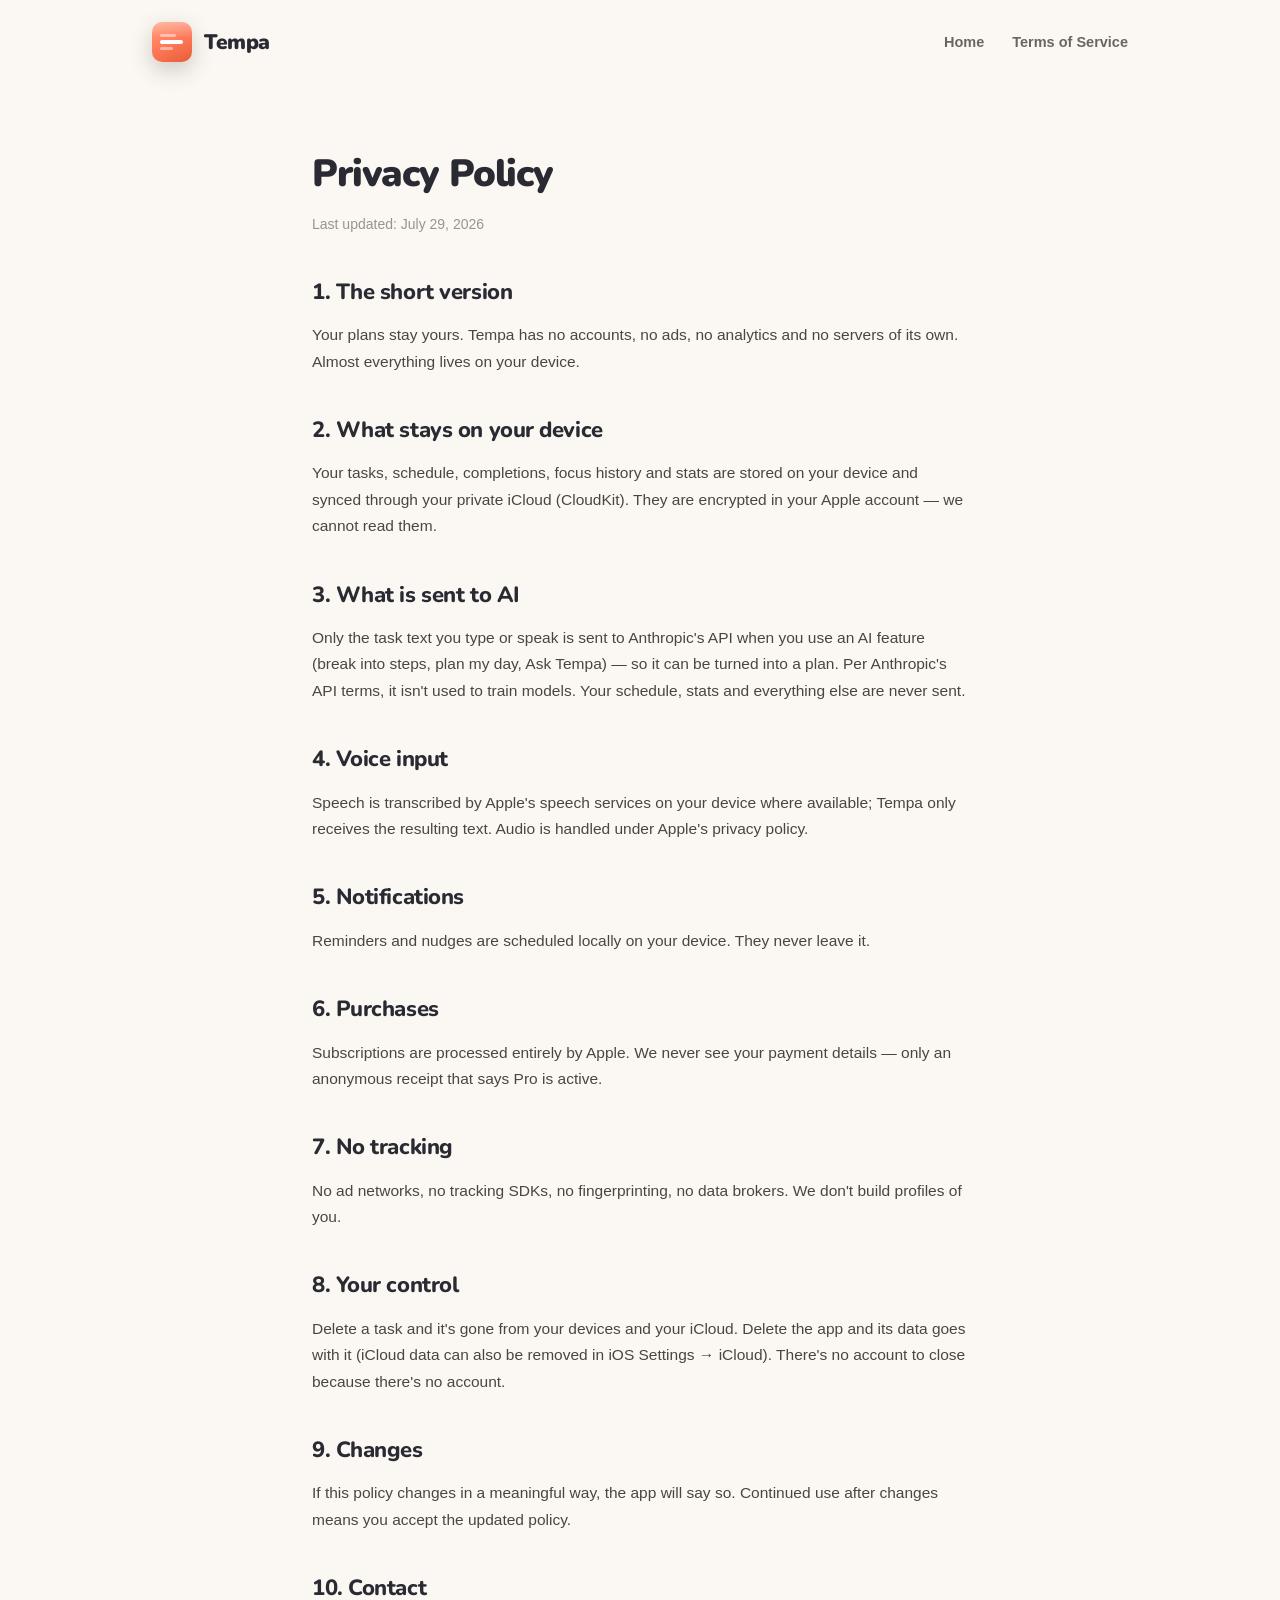
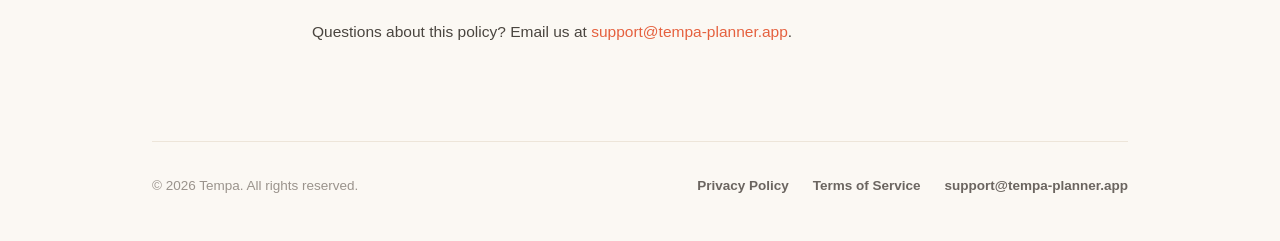
==== website/privacy.html @ 5f845cf4 "Voice hero button + instant in-app language switching The Speak it button becomes the input card's h" ====
<!doctype html>
<html lang="en">
<head>
  <meta charset="utf-8" />
  <title>Privacy Policy — Tempa</title>
  <meta name="viewport" content="width=device-width, initial-scale=1" />
  <link rel="preconnect" href="https://fonts.googleapis.com" />
  <link rel="preconnect" href="https://fonts.gstatic.com" crossorigin="anonymous" />
  <link href="https://fonts.googleapis.com/css2?family=Nunito:wght@600;700;800;900&display=swap" rel="stylesheet" />
  <link rel="stylesheet" href="site.css" />
</head>
<body>
  <div class="wrap">
    <nav class="nav">
      <a class="nav-brand" href="/">
        <span class="app-icon" style="width: 40px; height: 40px; border-radius: 10px; padding: 9px 0 9px 8px; gap: 3px;">
          <span class="bar" style="width: 16px; height: 3.5px;"></span>
          <span class="bar on" style="width: 23px; height: 3.5px;"></span>
          <span class="bar" style="width: 13px; height: 3.5px;"></span>
        </span>
        Tempa
      </a>
      <div class="nav-links">
        <a href="/">Home</a>
        <a href="terms.html">Terms of Service</a>
      </div>
    </nav>
  </div>

  <main class="policy">
    <h1>Privacy Policy</h1>
    <p class="updated">Last updated: July 29, 2026</p>

    <h2>1. The short version</h2>
    <p>Your plans stay yours. Tempa has no accounts, no ads, no analytics and no servers of its own. Almost everything lives on your device.</p>

    <h2>2. What stays on your device</h2>
    <p>Your tasks, schedule, completions, focus history and stats are stored on your device and synced through your private iCloud (CloudKit). They are encrypted in your Apple account — we cannot read them.</p>

    <h2>3. What is sent to AI</h2>
    <p>Only the task text you type or speak is sent to Anthropic's API when you use an AI feature (break into steps, plan my day, Ask Tempa) — so it can be turned into a plan. Per Anthropic's API terms, it isn't used to train models. Your schedule, stats and everything else are never sent.</p>

    <h2>4. Voice input</h2>
    <p>Speech is transcribed by Apple's speech services on your device where available; Tempa only receives the resulting text. Audio is handled under Apple's privacy policy.</p>

    <h2>5. Notifications</h2>
    <p>Reminders and nudges are scheduled locally on your device. They never leave it.</p>

    <h2>6. Purchases</h2>
    <p>Subscriptions are processed entirely by Apple. We never see your payment details — only an anonymous receipt that says Pro is active.</p>

    <h2>7. No tracking</h2>
    <p>No ad networks, no tracking SDKs, no fingerprinting, no data brokers. We don't build profiles of you.</p>

    <h2>8. Your control</h2>
    <p>Delete a task and it's gone from your devices and your iCloud. Delete the app and its data goes with it (iCloud data can also be removed in iOS Settings → iCloud). There's no account to close because there's no account.</p>

    <h2>9. Changes</h2>
    <p>If this policy changes in a meaningful way, the app will say so. Continued use after changes means you accept the updated policy.</p>

    <h2>10. Contact</h2>
    <p>Questions about this policy? Email us at <a href="mailto:support@tempa-planner.app">support@tempa-planner.app</a>.</p>
  </main>

  <div class="wrap">
    <footer class="footer">
      <div class="footer-inner">
        <span class="muted">© 2026 Tempa. All rights reserved.</span>
        <div class="footer-links">
          <a href="privacy.html">Privacy Policy</a>
          <a href="terms.html">Terms of Service</a>
          <a href="mailto:support@tempa-planner.app">support@tempa-planner.app</a>
        </div>
      </div>
    </footer>
  </div>
</body>
</html>
---- website/site.css ----
/* Tempa marketing site — shared styles */
:root {
  --coral: #FF7A59;
  --coral-lite: #FF9A7C;
  --coral-deep: #E5613F;
  --teal: #36C7A8;
  --ink: #2A2A33;
  --ink-sec: #6B6560;
  --ink-ter: #9A938C;
  --cream: #FBF8F3;
  --cream-warm: #FFF1EA;
  --line: #EDE5D9;
  --font-head: "Nunito", "SF Pro Rounded", -apple-system, sans-serif;
  --font-body: -apple-system, "SF Pro Text", "Segoe UI", sans-serif;
}
* { box-sizing: border-box; }
html, body { margin: 0; padding: 0; background: var(--cream); color: var(--ink); font-family: var(--font-body); }
a { color: var(--coral-deep); text-decoration: none; }
a:hover { color: var(--coral); text-decoration: underline; }

.wrap { max-width: 1040px; margin: 0 auto; padding: 0 32px; }

/* nav */
.nav { display: flex; align-items: center; justify-content: space-between; padding: 22px 0; }
.nav-brand { display: flex; align-items: center; gap: 12px; font-family: var(--font-head); font-weight: 900; font-size: 21px; color: var(--ink); letter-spacing: -0.02em; }
.nav-brand:hover { text-decoration: none; color: var(--ink); }
.nav-links { display: flex; gap: 28px; align-items: center; }
.nav-links a:not(.btn) { font-size: 14.5px; font-weight: 600; color: var(--ink-sec); }
.nav-links a:not(.btn):hover { color: var(--coral-deep); text-decoration: none; }
.nav-links a.btn-primary, .nav-links a.btn-primary:hover { color: #fff; }

/* app icon (Now · Coral) */
.app-icon { position: relative; background: linear-gradient(155deg, #FF9A7C 0%, #FF7A59 50%, #E85C39 100%); display: flex; flex-direction: column; justify-content: center; align-items: flex-start; overflow: hidden; box-shadow: 0 8px 22px rgba(50,30,20,0.22); }
.app-icon::before { content: ""; position: absolute; inset: 0; background: linear-gradient(180deg, rgba(255,255,255,0.3), rgba(255,255,255,0) 40%); pointer-events: none; }
.app-icon .bar { border-radius: 99px; background: rgba(255,255,255,0.45); }
.app-icon .bar.on { background: #fff; }

/* buttons */
.btn { display: inline-flex; align-items: center; gap: 10px; font-family: var(--font-head); font-weight: 800; border-radius: 99px; cursor: pointer; transition: transform 0.15s ease, box-shadow 0.15s ease; }
.btn:hover { text-decoration: none; transform: translateY(-1px); }
.btn-primary { background: linear-gradient(155deg, #FF8E6B, #FF7A59 55%, #E5613F); color: #fff; padding: 16px 32px; font-size: 17px; box-shadow: 0 10px 24px rgba(255,122,89,0.4); }
.btn-primary:hover { color: #fff; box-shadow: 0 14px 30px rgba(255,122,89,0.5); }

/* footer */
.footer { border-top: 1px solid var(--line); margin-top: 96px; padding: 36px 0 48px; }
.footer-inner { display: flex; justify-content: space-between; align-items: center; flex-wrap: wrap; gap: 18px; }
.footer .muted { font-size: 13.5px; color: var(--ink-ter); }
.footer-links { display: flex; gap: 24px; }
.footer-links a { font-size: 13.5px; font-weight: 600; color: var(--ink-sec); }

/* policy pages */
.policy { max-width: 720px; margin: 0 auto; padding: 24px 32px 0; }
.policy h1 { font-family: var(--font-head); font-weight: 900; font-size: 38px; letter-spacing: -0.03em; margin: 40px 0 8px; }
.policy .updated { font-size: 14px; color: var(--ink-ter); font-weight: 500; margin-bottom: 36px; }
.policy h2 { font-family: var(--font-head); font-weight: 800; font-size: 22px; letter-spacing: -0.02em; margin: 40px 0 12px; }
.policy p, .policy li { font-size: 15.5px; line-height: 1.7; color: #4A453F; }
.policy ul { padding-left: 22px; }
.policy li { margin-bottom: 8px; }
.policy strong { color: var(--ink); }

@media (max-width: 560px) {
  .policy { padding: 12px 20px 0; }
  .policy h1 { font-size: 30px; margin-top: 24px; }
  .policy h2 { font-size: 19px; }
}
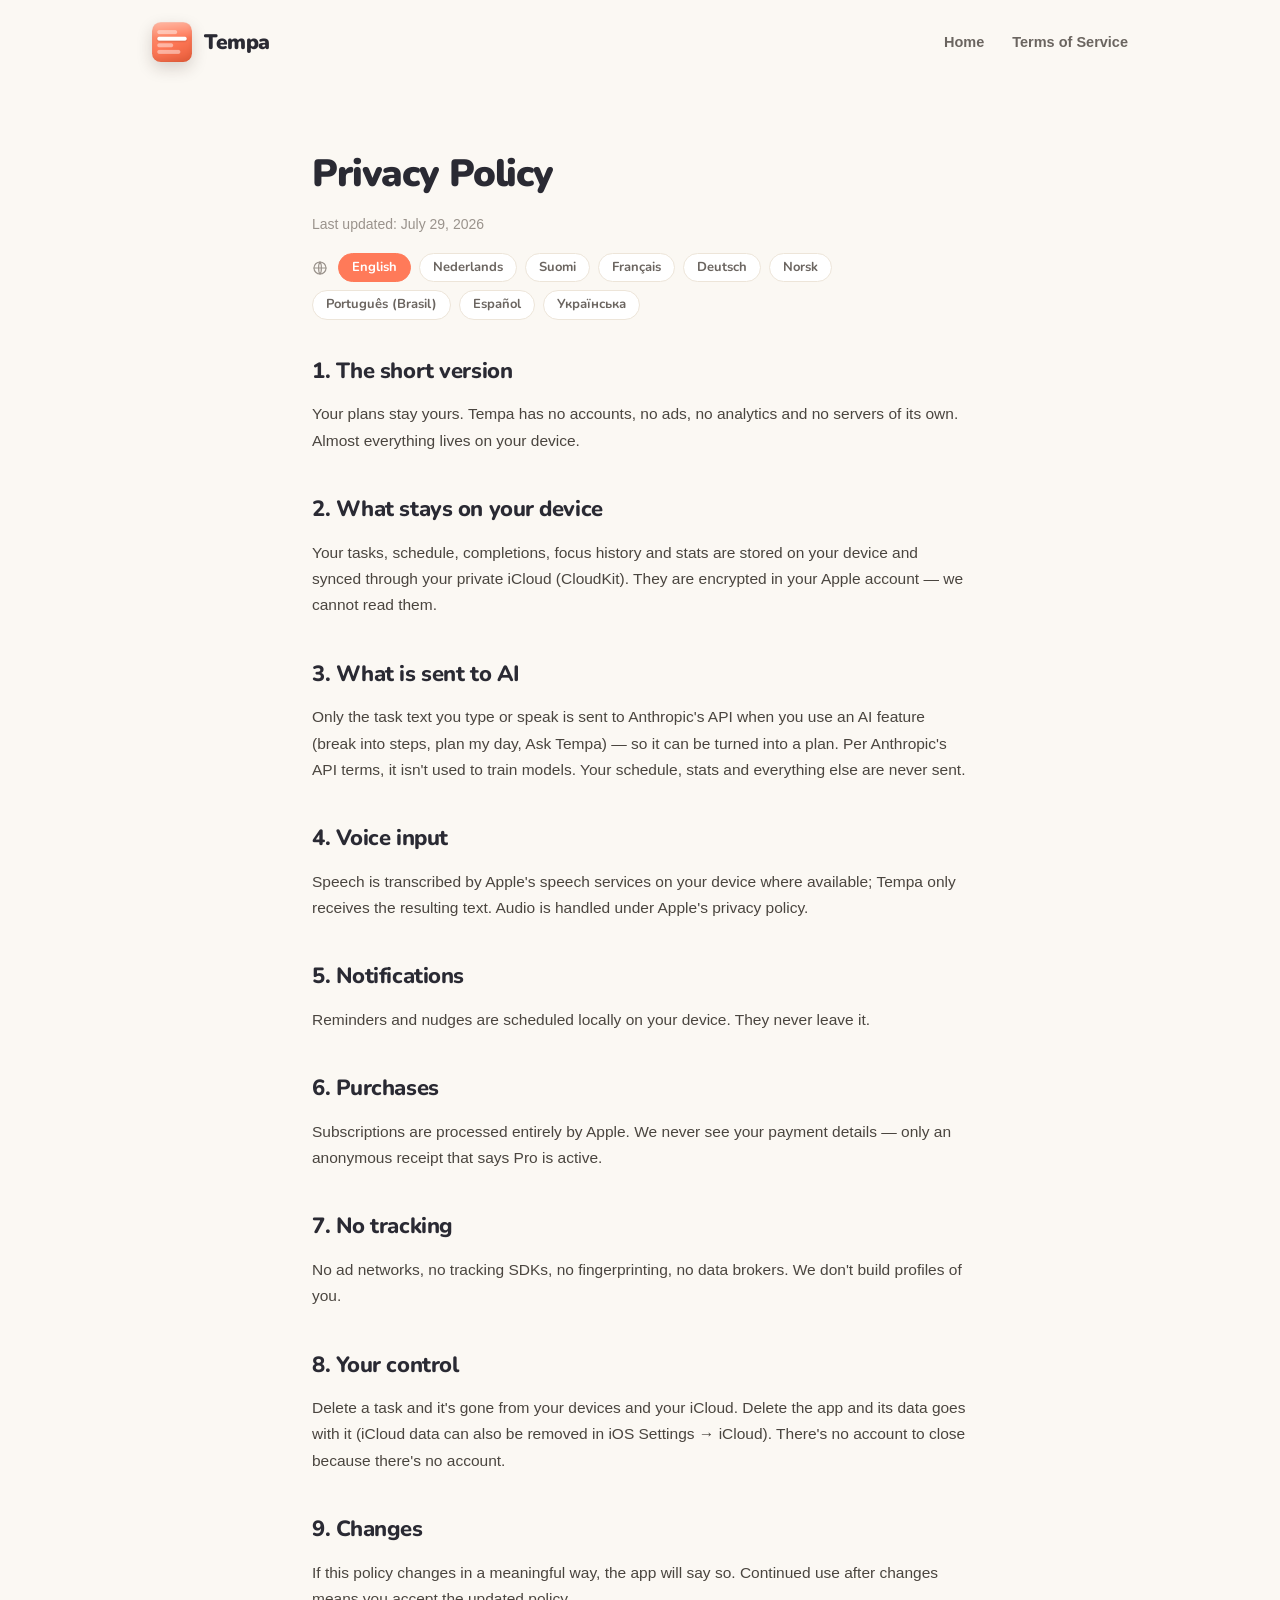
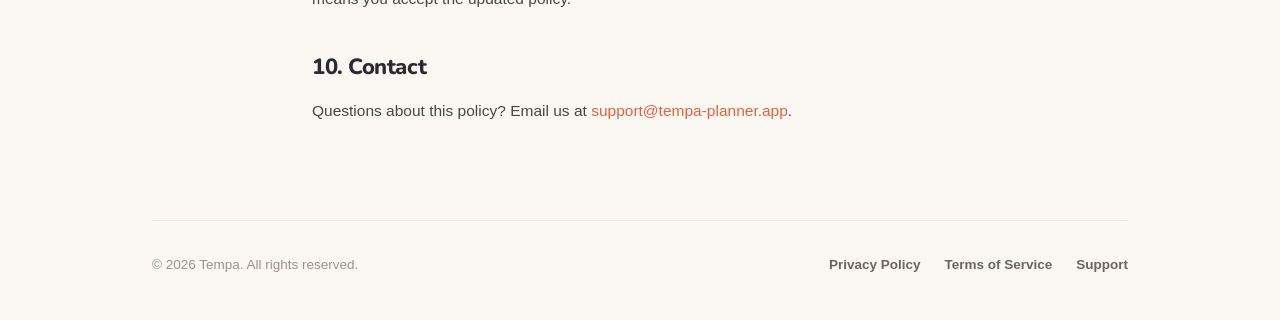
==== commit 202ee69a: "Website: support page, GA4 funnel analytics, expanded legal pages Adds support.html and a shared bra" ====
--- a/website/privacy.html
+++ b/website/privacy.html
@@ -4,62 +4,75 @@
   <meta charset="utf-8" />
   <title>Privacy Policy — Tempa</title>
   <meta name="viewport" content="width=device-width, initial-scale=1" />
+  <meta name="description" content="How Tempa handles your data: no accounts, no ads, no tracking. Available in English, Nederlands, Suomi, Français, Deutsch, Norsk, Português, Español, Українська." />
+  <link rel="canonical" href="https://tempa-planner.app/privacy.html" />
   <link rel="preconnect" href="https://fonts.googleapis.com" />
   <link rel="preconnect" href="https://fonts.gstatic.com" crossorigin="anonymous" />
   <link href="https://fonts.googleapis.com/css2?family=Nunito:wght@600;700;800;900&display=swap" rel="stylesheet" />
   <link rel="stylesheet" href="site.css" />
+  <script src="site-analytics.js" defer></script>
 </head>
 <body>
   <div class="wrap">
     <nav class="nav">
       <a class="nav-brand" href="/">
-        <span class="app-icon" style="width: 40px; height: 40px; border-radius: 10px; padding: 9px 0 9px 8px; gap: 3px;">
-          <span class="bar" style="width: 16px; height: 3.5px;"></span>
-          <span class="bar on" style="width: 23px; height: 3.5px;"></span>
-          <span class="bar" style="width: 13px; height: 3.5px;"></span>
-        </span>
+        <img class="brand-icon" src="tempa-icon.png" width="40" height="40" alt="" />
         Tempa
       </a>
       <div class="nav-links">
-        <a href="/">Home</a>
-        <a href="terms.html">Terms of Service</a>
+        <a href="/" id="nav-home">Home</a>
+        <a href="terms.html" id="nav-terms">Terms of Service</a>
       </div>
     </nav>
   </div>
 
   <main class="policy">
-    <h1>Privacy Policy</h1>
-    <p class="updated">Last updated: July 29, 2026</p>
+    <h1 id="policy-title">Privacy Policy</h1>
+    <p class="updated" id="policy-updated">Last updated: July 29, 2026</p>
+    <nav class="lang-switch" id="lang-switch" aria-label="Language">
+      <span class="globe"><svg width="16" height="16" viewBox="0 0 24 24" fill="none" aria-hidden="true"><circle cx="12" cy="12" r="9" stroke="currentColor" stroke-width="1.8"/><path d="M3 12h18M12 3c2.8 3 2.8 15 0 18M12 3c-2.8 3-2.8 15 0 18" stroke="currentColor" stroke-width="1.8" stroke-linecap="round"/></svg></span>
+      <a href="?lang=en" data-lang="en" lang="en" hreflang="en" aria-current="page">English</a>
+      <a href="?lang=nl" data-lang="nl" lang="nl" hreflang="nl">Nederlands</a>
+      <a href="?lang=fi" data-lang="fi" lang="fi" hreflang="fi">Suomi</a>
+      <a href="?lang=fr" data-lang="fr" lang="fr" hreflang="fr">Français</a>
+      <a href="?lang=de" data-lang="de" lang="de" hreflang="de">Deutsch</a>
+      <a href="?lang=nb" data-lang="nb" lang="nb" hreflang="nb">Norsk</a>
+      <a href="?lang=pt" data-lang="pt" lang="pt-BR" hreflang="pt-BR">Português (Brasil)</a>
+      <a href="?lang=es" data-lang="es" lang="es" hreflang="es">Español</a>
+      <a href="?lang=uk" data-lang="uk" lang="uk" hreflang="uk">Українська</a>
+    </nav>
 
-    <h2>1. The short version</h2>
-    <p>Your plans stay yours. Tempa has no accounts, no ads, no analytics and no servers of its own. Almost everything lives on your device.</p>
+    <div id="policy-body">
+      <h2>1. The short version</h2>
+      <p>Your plans stay yours. Tempa has no accounts, no ads, no analytics and no servers of its own. Almost everything lives on your device.</p>
 
-    <h2>2. What stays on your device</h2>
-    <p>Your tasks, schedule, completions, focus history and stats are stored on your device and synced through your private iCloud (CloudKit). They are encrypted in your Apple account — we cannot read them.</p>
+      <h2>2. What stays on your device</h2>
+      <p>Your tasks, schedule, completions, focus history and stats are stored on your device and synced through your private iCloud (CloudKit). They are encrypted in your Apple account — we cannot read them.</p>
 
-    <h2>3. What is sent to AI</h2>
-    <p>Only the task text you type or speak is sent to Anthropic's API when you use an AI feature (break into steps, plan my day, Ask Tempa) — so it can be turned into a plan. Per Anthropic's API terms, it isn't used to train models. Your schedule, stats and everything else are never sent.</p>
+      <h2>3. What is sent to AI</h2>
+      <p>Only the task text you type or speak is sent to Anthropic's API when you use an AI feature (break into steps, plan my day, Ask Tempa) — so it can be turned into a plan. Per Anthropic's API terms, it isn't used to train models. Your schedule, stats and everything else are never sent.</p>
 
-    <h2>4. Voice input</h2>
-    <p>Speech is transcribed by Apple's speech services on your device where available; Tempa only receives the resulting text. Audio is handled under Apple's privacy policy.</p>
+      <h2>4. Voice input</h2>
+      <p>Speech is transcribed by Apple's speech services on your device where available; Tempa only receives the resulting text. Audio is handled under Apple's privacy policy.</p>
 
-    <h2>5. Notifications</h2>
-    <p>Reminders and nudges are scheduled locally on your device. They never leave it.</p>
+      <h2>5. Notifications</h2>
+      <p>Reminders and nudges are scheduled locally on your device. They never leave it.</p>
 
-    <h2>6. Purchases</h2>
-    <p>Subscriptions are processed entirely by Apple. We never see your payment details — only an anonymous receipt that says Pro is active.</p>
+      <h2>6. Purchases</h2>
+      <p>Subscriptions are processed entirely by Apple. We never see your payment details — only an anonymous receipt that says Pro is active.</p>
 
-    <h2>7. No tracking</h2>
-    <p>No ad networks, no tracking SDKs, no fingerprinting, no data brokers. We don't build profiles of you.</p>
+      <h2>7. No tracking</h2>
+      <p>No ad networks, no tracking SDKs, no fingerprinting, no data brokers. We don't build profiles of you.</p>
 
-    <h2>8. Your control</h2>
-    <p>Delete a task and it's gone from your devices and your iCloud. Delete the app and its data goes with it (iCloud data can also be removed in iOS Settings → iCloud). There's no account to close because there's no account.</p>
+      <h2>8. Your control</h2>
+      <p>Delete a task and it's gone from your devices and your iCloud. Delete the app and its data goes with it (iCloud data can also be removed in iOS Settings → iCloud). There's no account to close because there's no account.</p>
 
-    <h2>9. Changes</h2>
-    <p>If this policy changes in a meaningful way, the app will say so. Continued use after changes means you accept the updated policy.</p>
+      <h2>9. Changes</h2>
+      <p>If this policy changes in a meaningful way, the app will say so. Continued use after changes means you accept the updated policy.</p>
 
-    <h2>10. Contact</h2>
-    <p>Questions about this policy? Email us at <a href="mailto:support@tempa-planner.app">support@tempa-planner.app</a>.</p>
+      <h2>10. Contact</h2>
+      <p>Questions about this policy? Email us at <a href="mailto:support@tempa-planner.app">support@tempa-planner.app</a>.</p>
+    </div>
   </main>
 
   <div class="wrap">
@@ -69,10 +82,87 @@
         <div class="footer-links">
           <a href="privacy.html">Privacy Policy</a>
           <a href="terms.html">Terms of Service</a>
-          <a href="mailto:support@tempa-planner.app">support@tempa-planner.app</a>
+          <a href="support.html">Support</a>
         </div>
       </div>
     </footer>
   </div>
+  <script>
+  (function () {
+    var I18N = {"en":{"htmlLang":"en","name":"English","title":"Privacy Policy","updated":"Last updated: July 29, 2026","navHome":"Home","navTerms":"Terms of Service","switchLabel":"Language","sections":[["1. The short version","Your plans stay yours. Tempa has no accounts, no ads, no analytics and no servers of its own. Almost everything lives on your device."],["2. What stays on your device","Your tasks, schedule, completions, focus history and stats are stored on your device and synced through your private iCloud (CloudKit). They are encrypted in your Apple account — we cannot read them."],["3. What is sent to AI","Only the task text you type or speak is sent to Anthropic's API when you use an AI feature (break into steps, plan my day, Ask Tempa) — so it can be turned into a plan. Per Anthropic's API terms, it isn't used to train models. Your schedule, stats and everything else are never sent."],["4. Voice input","Speech is transcribed by Apple's speech services on your device where available; Tempa only receives the resulting text. Audio is handled under Apple's privacy policy."],["5. Notifications","Reminders and nudges are scheduled locally on your device. They never leave it."],["6. Purchases","Subscriptions are processed entirely by Apple. We never see your payment details — only an anonymous receipt that says Pro is active."],["7. No tracking","No ad networks, no tracking SDKs, no fingerprinting, no data brokers. We don't build profiles of you."],["8. Your control","Delete a task and it's gone from your devices and your iCloud. Delete the app and its data goes with it (iCloud data can also be removed in iOS Settings → iCloud). There's no account to close because there's no account."],["9. Changes","If this policy changes in a meaningful way, the app will say so. Continued use after changes means you accept the updated policy."],["10. Contact","Questions about this policy? Email us at {email}."]]},"nl":{"htmlLang":"nl","name":"Nederlands","title":"Privacybeleid","updated":"Laatst bijgewerkt: 29 juli 2026","navHome":"Home","navTerms":"Servicevoorwaarden","switchLabel":"Taal","sections":[["1. De korte versie","Je plannen blijven van jou. Tempa heeft geen accounts, geen advertenties, geen analytics en geen eigen servers. Bijna alles blijft op je apparaat."],["2. Wat op je apparaat blijft","Je taken, planning, afgeronde taken, focusgeschiedenis en statistieken worden op je apparaat opgeslagen en gesynchroniseerd via je privé-iCloud (CloudKit). Ze zijn versleuteld in je Apple-account — wij kunnen ze niet lezen."],["3. Wat naar de AI wordt gestuurd","Alleen de taaktekst die je typt of inspreekt wordt naar de API van Anthropic gestuurd wanneer je een AI-functie gebruikt (Opdelen, plan mijn dag, Vraag Tempa) — zodat er een plan van gemaakt kan worden. Volgens de API-voorwaarden van Anthropic wordt die niet gebruikt om modellen te trainen. Je planning, statistieken en al het andere worden nooit verstuurd."],["4. Spraakinvoer","Spraak wordt waar mogelijk op je apparaat omgezet naar tekst door de spraakdiensten van Apple; Tempa ontvangt alleen de resulterende tekst. Audio valt onder het privacybeleid van Apple."],["5. Meldingen","Herinneringen en duwtjes worden lokaal op je apparaat ingepland. Ze verlaten het nooit."],["6. Aankopen","Abonnementen worden volledig door Apple verwerkt. Wij zien je betaalgegevens nooit — alleen een anoniem bewijs dat Pro actief is."],["7. Geen tracking","Geen advertentienetwerken, geen tracking-SDK's, geen fingerprinting, geen datahandelaren. We bouwen geen profielen van je op."],["8. Jouw controle","Verwijder een taak en die is weg van je apparaten en uit je iCloud. Verwijder de app en de gegevens gaan mee (iCloud-gegevens kun je ook verwijderen via iOS Instellingen → iCloud). Er is geen account om op te zeggen, want er is geen account."],["9. Wijzigingen","Als dit beleid wezenlijk verandert, laat de app dat weten. Blijf je de app daarna gebruiken, dan ga je akkoord met het bijgewerkte beleid."],["10. Contact","Vragen over dit beleid? Mail ons op {email}."]]},"fi":{"htmlLang":"fi","name":"Suomi","title":"Tietosuojakäytäntö","updated":"Päivitetty viimeksi: 29. heinäkuuta 2026","navHome":"Etusivu","navTerms":"Käyttöehdot","switchLabel":"Kieli","sections":[["1. Lyhyesti","Suunnitelmasi pysyvät sinun. Tempassa ei ole tilejä, mainoksia, analytiikkaa eikä omia palvelimia. Lähes kaikki pysyy laitteellasi."],["2. Mikä pysyy laitteellasi","Tehtäväsi, aikataulusi, valmiit tehtävät, fokushistoria ja tilastot tallennetaan laitteellesi ja synkronoidaan yksityisen iCloudisi (CloudKit) kautta. Ne on salattu Apple-tililläsi — me emme voi lukea niitä."],["3. Mitä lähetetään tekoälylle","Vain kirjoittamasi tai sanelemasi tehtäväteksti lähetetään Anthropicin rajapintaan, kun käytät tekoälyominaisuutta (Pilko osiin, suunnittele päiväni, Kysy Tempalta) — jotta siitä saadaan suunnitelma. Anthropicin API-ehtojen mukaan sitä ei käytetä mallien kouluttamiseen. Aikatauluasi, tilastojasi tai mitään muuta ei koskaan lähetetä."],["4. Puhesyöte","Puhe litteroidaan Applen puhepalveluilla laitteellasi, kun se on mahdollista; Tempa saa vain syntyneen tekstin. Ääntä käsitellään Applen tietosuojakäytännön mukaisesti."],["5. Ilmoitukset","Muistutukset ja tuuppaukset ajastetaan paikallisesti laitteellasi. Ne eivät koskaan poistu siltä."],["6. Ostot","Tilaukset käsittelee kokonaan Apple. Emme koskaan näe maksutietojasi — vain anonyymin kuitin siitä, että Pro on käytössä."],["7. Ei seurantaa","Ei mainosverkostoja, ei seuranta-SDK:ita, ei sormenjälkitunnistusta, ei datavälittäjiä. Emme rakenna sinusta profiileja."],["8. Sinun hallinnassasi","Poista tehtävä, ja se katoaa laitteiltasi ja iCloudistasi. Poista sovellus, ja sen tiedot lähtevät mukana (iCloud-tiedot voi poistaa myös iOS:n Asetuksista → iCloud). Suljettavaa tiliä ei ole, koska tiliä ei ole."],["9. Muutokset","Jos tämä käytäntö muuttuu merkittävästi, sovellus kertoo siitä. Käytön jatkaminen muutosten jälkeen tarkoittaa, että hyväksyt päivitetyn käytännön."],["10. Yhteystiedot","Kysyttävää tästä käytännöstä? Lähetä sähköpostia osoitteeseen {email}."]]},"fr":{"htmlLang":"fr","name":"Français","title":"Politique de confidentialité","updated":"Dernière mise à jour : 29 juillet 2026","navHome":"Accueil","navTerms":"Conditions d'utilisation","switchLabel":"Langue","sections":[["1. En bref","Vos plans restent les vôtres. Tempa n'a ni comptes, ni publicités, ni analytics, ni serveurs à lui. Presque tout reste sur votre appareil."],["2. Ce qui reste sur votre appareil","Vos tâches, votre planning, vos tâches accomplies, votre historique de focus et vos statistiques sont stockés sur votre appareil et synchronisés via votre iCloud privé (CloudKit). Ils sont chiffrés dans votre compte Apple — nous ne pouvons pas les lire."],["3. Ce qui est envoyé à l'IA","Seul le texte de la tâche que vous saisissez ou dictez est envoyé à l'API d'Anthropic lorsque vous utilisez une fonction IA (Découper, planifier ma journée, Demande à Tempa) — pour le transformer en plan. Conformément aux conditions de l'API d'Anthropic, il n'est pas utilisé pour entraîner des modèles. Votre planning, vos statistiques et tout le reste ne sont jamais envoyés."],["4. Saisie vocale","La parole est transcrite par les services vocaux d'Apple sur votre appareil lorsque c'est possible ; Tempa ne reçoit que le texte obtenu. L'audio est traité selon la politique de confidentialité d'Apple."],["5. Notifications","Les rappels et coups de pouce sont programmés localement sur votre appareil. Ils ne le quittent jamais."],["6. Achats","Les abonnements sont entièrement traités par Apple. Nous ne voyons jamais vos données de paiement — seulement un reçu anonyme indiquant que Pro est actif."],["7. Aucun pistage","Pas de réseaux publicitaires, pas de SDK de pistage, pas de fingerprinting, pas de courtiers en données. Nous ne dressons aucun profil de vous."],["8. Votre contrôle","Supprimez une tâche et elle disparaît de vos appareils et de votre iCloud. Supprimez l'app et ses données partent avec elle (les données iCloud peuvent aussi être supprimées dans Réglages iOS → iCloud). Il n'y a aucun compte à fermer, car il n'y a pas de compte."],["9. Modifications","Si cette politique change de manière significative, l'app vous le dira. Continuer à l'utiliser après les modifications vaut acceptation de la politique mise à jour."],["10. Contact","Des questions sur cette politique ? Écrivez-nous à {email}."]]},"de":{"htmlLang":"de","name":"Deutsch","title":"Datenschutzerklärung","updated":"Zuletzt aktualisiert: 29. Juli 2026","navHome":"Start","navTerms":"Nutzungsbedingungen","switchLabel":"Sprache","sections":[["1. Kurz gesagt","Deine Pläne bleiben deine. Tempa hat keine Konten, keine Werbung, keine Analytics und keine eigenen Server. Fast alles bleibt auf deinem Gerät."],["2. Was auf deinem Gerät bleibt","Deine Aufgaben, dein Zeitplan, erledigte Aufgaben, Fokus-Verlauf und Statistiken werden auf deinem Gerät gespeichert und über deine private iCloud (CloudKit) synchronisiert. Sie sind in deinem Apple-Account verschlüsselt — wir können sie nicht lesen."],["3. Was an die KI gesendet wird","Nur der Aufgabentext, den du eingibst oder sprichst, wird an die API von Anthropic gesendet, wenn du eine KI-Funktion nutzt (Zerlegen, Tag planen, Frag Tempa) — damit daraus ein Plan wird. Gemäß den API-Bedingungen von Anthropic wird er nicht zum Training von Modellen verwendet. Dein Zeitplan, deine Statistiken und alles andere werden nie gesendet."],["4. Spracheingabe","Sprache wird, wo verfügbar, von Apples Sprachdiensten auf deinem Gerät transkribiert; Tempa erhält nur den daraus entstehenden Text. Audio unterliegt der Datenschutzrichtlinie von Apple."],["5. Mitteilungen","Erinnerungen und Anstupser werden lokal auf deinem Gerät geplant. Sie verlassen es nie."],["6. Käufe","Abonnements werden vollständig von Apple abgewickelt. Wir sehen deine Zahlungsdaten nie — nur eine anonyme Quittung, dass Pro aktiv ist."],["7. Kein Tracking","Keine Werbenetzwerke, keine Tracking-SDKs, kein Fingerprinting, keine Datenhändler. Wir erstellen keine Profile von dir."],["8. Deine Kontrolle","Lösche eine Aufgabe, und sie ist von deinen Geräten und deiner iCloud verschwunden. Lösche die App, und ihre Daten gehen mit (iCloud-Daten lassen sich auch in den iOS-Einstellungen → iCloud entfernen). Es gibt kein Konto zum Schließen, weil es kein Konto gibt."],["9. Änderungen","Ändert sich diese Erklärung wesentlich, sagt die App das. Wer die App danach weiter nutzt, akzeptiert die aktualisierte Erklärung."],["10. Kontakt","Fragen zu dieser Erklärung? Schreib uns an {email}."]]},"nb":{"htmlLang":"nb","name":"Norsk","title":"Personvernerklæring","updated":"Sist oppdatert: 29. juli 2026","navHome":"Hjem","navTerms":"Vilkår for bruk","switchLabel":"Språk","sections":[["1. Kortversjonen","Planene dine forblir dine. Tempa har ingen kontoer, ingen annonser, ingen analyse og ingen egne servere. Nesten alt ligger på enheten din."],["2. Hva som blir på enheten din","Oppgavene, timeplanen, fullførte oppgaver, fokushistorikken og statistikken din lagres på enheten din og synkroniseres via din private iCloud (CloudKit). De er kryptert i Apple-kontoen din — vi kan ikke lese dem."],["3. Hva som sendes til KI","Bare oppgaveteksten du skriver eller sier sendes til Anthropics API når du bruker en KI-funksjon (Del det opp, planlegg dagen min, Spør Tempa) — slik at den kan gjøres om til en plan. I henhold til Anthropics API-vilkår brukes den ikke til å trene modeller. Timeplanen din, statistikken din og alt annet sendes aldri."],["4. Taleinndata","Tale transkriberes av Apples taletjenester på enheten din der det er tilgjengelig; Tempa mottar bare den resulterende teksten. Lyd håndteres i henhold til Apples personvernerklæring."],["5. Varsler","Påminnelser og dytt planlegges lokalt på enheten din. De forlater den aldri."],["6. Kjøp","Abonnementer behandles i sin helhet av Apple. Vi ser aldri betalingsopplysningene dine — bare en anonym kvittering som sier at Pro er aktivt."],["7. Ingen sporing","Ingen annonsenettverk, ingen sporings-SDK-er, ingen fingerprinting, ingen datameglere. Vi bygger ikke profiler av deg."],["8. Din kontroll","Slett en oppgave, og den er borte fra enhetene dine og iCloud. Slett appen, og dataene forsvinner med den (iCloud-data kan også fjernes i iOS-innstillinger → iCloud). Det finnes ingen konto å avslutte, fordi det ikke finnes noen konto."],["9. Endringer","Hvis denne erklæringen endres på en vesentlig måte, sier appen fra. Fortsatt bruk etter endringer betyr at du godtar den oppdaterte erklæringen."],["10. Kontakt","Spørsmål om denne erklæringen? Send oss en e-post på {email}."]]},"pt":{"htmlLang":"pt-BR","name":"Português (Brasil)","title":"Política de Privacidade","updated":"Última atualização: 29 de julho de 2026","navHome":"Início","navTerms":"Termos de Serviço","switchLabel":"Idioma","sections":[["1. A versão curta","Seus planos continuam sendo seus. O Tempa não tem contas, anúncios, analytics nem servidores próprios. Quase tudo fica no seu dispositivo."],["2. O que fica no seu dispositivo","Suas tarefas, agenda, tarefas concluídas, histórico de foco e estatísticas ficam armazenados no seu dispositivo e são sincronizados pelo seu iCloud privado (CloudKit). Eles são criptografados na sua conta Apple — nós não conseguimos lê-los."],["3. O que é enviado à IA","Apenas o texto da tarefa que você digita ou dita é enviado à API da Anthropic quando você usa um recurso de IA (Dividir em passos, planejar meu dia, Pergunte ao Tempa) — para que vire um plano. Pelos termos da API da Anthropic, ele não é usado para treinar modelos. Sua agenda, suas estatísticas e todo o resto nunca são enviados."],["4. Entrada por voz","A fala é transcrita pelos serviços de voz da Apple no seu dispositivo, quando disponíveis; o Tempa recebe apenas o texto resultante. O áudio é tratado conforme a política de privacidade da Apple."],["5. Notificações","Lembretes e cutucadas são agendados localmente no seu dispositivo. Eles nunca saem dele."],["6. Compras","As assinaturas são processadas inteiramente pela Apple. Nunca vemos seus dados de pagamento — apenas um recibo anônimo dizendo que o Pro está ativo."],["7. Sem rastreamento","Sem redes de anúncios, sem SDKs de rastreamento, sem fingerprinting, sem corretores de dados. Não criamos perfis sobre você."],["8. Seu controle","Exclua uma tarefa e ela some dos seus dispositivos e do seu iCloud. Exclua o app e os dados vão junto (os dados do iCloud também podem ser removidos em Ajustes do iOS → iCloud). Não há conta para encerrar, porque não existe conta."],["9. Alterações","Se esta política mudar de forma relevante, o app avisará. Continuar usando após as mudanças significa que você aceita a política atualizada."],["10. Contato","Dúvidas sobre esta política? Escreva para {email}."]]},"es":{"htmlLang":"es","name":"Español","title":"Política de privacidad","updated":"Última actualización: 29 de julio de 2026","navHome":"Inicio","navTerms":"Términos del servicio","switchLabel":"Idioma","sections":[["1. La versión corta","Tus planes son tuyos. Tempa no tiene cuentas, ni anuncios, ni analíticas, ni servidores propios. Casi todo vive en tu dispositivo."],["2. Qué se queda en tu dispositivo","Tus tareas, horario, tareas completadas, historial de enfoque y estadísticas se guardan en tu dispositivo y se sincronizan a través de tu iCloud privado (CloudKit). Están cifrados en tu cuenta de Apple: nosotros no podemos leerlos."],["3. Qué se envía a la IA","Solo el texto de la tarea que escribes o dictas se envía a la API de Anthropic cuando usas una función de IA (Desglosar, planificar mi día, Pregunta a Tempa), para convertirlo en un plan. Según los términos de la API de Anthropic, no se usa para entrenar modelos. Tu horario, tus estadísticas y todo lo demás nunca se envían."],["4. Entrada de voz","La voz se transcribe con los servicios de voz de Apple en tu dispositivo cuando están disponibles; Tempa solo recibe el texto resultante. El audio se gestiona según la política de privacidad de Apple."],["5. Notificaciones","Los recordatorios y avisos se programan localmente en tu dispositivo. Nunca salen de él."],["6. Compras","Las suscripciones las procesa íntegramente Apple. Nunca vemos tus datos de pago, solo un recibo anónimo que indica que Pro está activo."],["7. Sin rastreo","Sin redes publicitarias, sin SDK de rastreo, sin fingerprinting, sin intermediarios de datos. No creamos perfiles sobre ti."],["8. Tu control","Borra una tarea y desaparece de tus dispositivos y de tu iCloud. Borra la app y sus datos se van con ella (los datos de iCloud también se pueden eliminar en Ajustes de iOS → iCloud). No hay ninguna cuenta que cerrar porque no hay cuenta."],["9. Cambios","Si esta política cambia de forma significativa, la app te lo dirá. Seguir usándola después de los cambios implica que aceptas la política actualizada."],["10. Contacto","¿Preguntas sobre esta política? Escríbenos a {email}."]]},"uk":{"htmlLang":"uk","name":"Українська","title":"Політика конфіденційності","updated":"Останнє оновлення: 29 липня 2026 р.","navHome":"Головна","navTerms":"Умови використання","switchLabel":"Мова","sections":[["1. Коротко","Твої плани залишаються твоїми. У Tempa немає акаунтів, реклами, аналітики та власних серверів. Майже все живе на твоєму пристрої."],["2. Що залишається на пристрої","Твої задачі, розклад, виконані задачі, історія фокусу та статистика зберігаються на твоєму пристрої й синхронізуються через твій приватний iCloud (CloudKit). Вони зашифровані у твоєму акаунті Apple — ми не можемо їх прочитати."],["3. Що надсилається AI","Лише текст задачі, який ти вводиш або надиктовуєш, надсилається до API Anthropic, коли ти використовуєш AI-функцію (Розбити на кроки, спланувати день, Запитай Tempa) — щоб перетворити його на план. Згідно з умовами API Anthropic, він не використовується для навчання моделей. Твій розклад, статистика і все інше ніколи не надсилаються."],["4. Голосове введення","Мовлення розпізнається сервісами Apple на твоєму пристрої, де це доступно; Tempa отримує лише готовий текст. Аудіо обробляється відповідно до політики конфіденційності Apple."],["5. Сповіщення","Нагадування й м'які підказки плануються локально на твоєму пристрої. Вони ніколи його не залишають."],["6. Покупки","Підписки повністю обробляє Apple. Ми ніколи не бачимо твоїх платіжних даних — лише анонімний чек про те, що Pro активний."],["7. Без стеження","Жодних рекламних мереж, SDK для стеження, фінгерпринтингу чи брокерів даних. Ми не будуємо твоїх профілів."],["8. Твій контроль","Видали задачу — і вона зникне з твоїх пристроїв та iCloud. Видали застосунок — і його дані підуть разом із ним (дані iCloud також можна прибрати в Параметрах iOS → iCloud). Немає акаунта, який треба закривати, бо акаунта немає."],["9. Зміни","Якщо ця політика суттєво зміниться, застосунок про це повідомить. Подальше використання після змін означає, що ти приймаєш оновлену політику."],["10. Контакти","Є запитання щодо цієї політики? Напиши нам на {email}."]]}};
+    var ORDER = ["en","nl","fi","fr","de","nb","pt","es","uk"];
+    var ALIASES = {"no":"nb","nn":"nb"};
+    var EMAIL = "support@tempa-planner.app";
+    var STORE = "tempa-lang";
+
+    function normalize(tag) {
+      if (!tag) return null;
+      var p = String(tag).split("-")[0].toLowerCase();
+      p = ALIASES[p] || p;
+      return I18N[p] ? p : null;
+    }
+    function pick() {
+      var q = normalize(new URLSearchParams(location.search).get("lang"));
+      if (q) return q;
+      try { var s = normalize(localStorage.getItem(STORE)); if (s) return s; } catch (e) {}
+      var langs = navigator.languages || [navigator.language || ""];
+      for (var i = 0; i < langs.length; i++) { var b = normalize(langs[i]); if (b) return b; }
+      return "en";
+    }
+    function paragraph(text) {
+      var p = document.createElement("p");
+      var parts = text.split("{email}");
+      for (var i = 0; i < parts.length; i++) {
+        if (i > 0) {
+          var a = document.createElement("a");
+          a.href = "mailto:" + EMAIL; a.textContent = EMAIL; p.appendChild(a);
+        }
+        p.appendChild(document.createTextNode(parts[i]));
+      }
+      return p;
+    }
+    function render(code) {
+      var t = I18N[code];
+      document.documentElement.lang = t.htmlLang;
+      document.title = t.title + " — Tempa";
+      document.getElementById("policy-title").textContent = t.title;
+      document.getElementById("policy-updated").textContent = t.updated;
+      document.getElementById("nav-home").textContent = t.navHome;
+      document.getElementById("nav-terms").textContent = t.navTerms;
+      var sw = document.getElementById("lang-switch");
+      sw.setAttribute("aria-label", t.switchLabel);
+      var links = sw.querySelectorAll("a[data-lang]");
+      for (var i = 0; i < links.length; i++) {
+        if (links[i].getAttribute("data-lang") === code) links[i].setAttribute("aria-current", "page");
+        else links[i].removeAttribute("aria-current");
+      }
+      var body = document.getElementById("policy-body");
+      body.textContent = "";
+      for (var s = 0; s < t.sections.length; s++) {
+        var h2 = document.createElement("h2");
+        h2.textContent = t.sections[s][0];
+        body.appendChild(h2);
+        body.appendChild(paragraph(t.sections[s][1]));
+      }
+    }
+    function choose(code, remember) {
+      render(code);
+      if (remember) { try { localStorage.setItem(STORE, code); } catch (e) {} }
+    }
+
+    document.getElementById("lang-switch").addEventListener("click", function (ev) {
+      var a = ev.target.closest("a[data-lang]");
+      if (!a) return;
+      ev.preventDefault();
+      choose(a.getAttribute("data-lang"), true);
+      // keep the URL as-is: the same link works for everyone
+      if (location.search) history.replaceState(null, "", location.pathname);
+    });
+
+    var initial = pick();
+    if (initial !== "en") render(initial);
+    if (location.search) history.replaceState(null, "", location.pathname);
+  })();
+  </script>
 </body>
 </html>
--- a/website/site.css
+++ b/website/site.css
@@ -29,11 +29,8 @@
 .nav-links a:not(.btn):hover { color: var(--coral-deep); text-decoration: none; }
 .nav-links a.btn-primary, .nav-links a.btn-primary:hover { color: #fff; }
 
-/* app icon (Now · Coral) */
-.app-icon { position: relative; background: linear-gradient(155deg, #FF9A7C 0%, #FF7A59 50%, #E85C39 100%); display: flex; flex-direction: column; justify-content: center; align-items: flex-start; overflow: hidden; box-shadow: 0 8px 22px rgba(50,30,20,0.22); }
-.app-icon::before { content: ""; position: absolute; inset: 0; background: linear-gradient(180deg, rgba(255,255,255,0.3), rgba(255,255,255,0) 40%); pointer-events: none; }
-.app-icon .bar { border-radius: 99px; background: rgba(255,255,255,0.45); }
-.app-icon .bar.on { background: #fff; }
+/* app icon — the real App Store artwork; radius matches the artwork's own corners */
+.brand-icon { width: 40px; height: 40px; border-radius: 22%; display: block; flex-shrink: 0; box-shadow: 0 6px 16px rgba(50,30,20,0.18); }
 
 /* buttons */
 .btn { display: inline-flex; align-items: center; gap: 10px; font-family: var(--font-head); font-weight: 800; border-radius: 99px; cursor: pointer; transition: transform 0.15s ease, box-shadow 0.15s ease; }
@@ -58,8 +55,24 @@
 .policy li { margin-bottom: 8px; }
 .policy strong { color: var(--ink); }
 
+/* language switcher (policy pages) */
+.lang-switch { display: flex; flex-wrap: wrap; align-items: center; gap: 8px; margin: -20px 0 8px; }
+.lang-switch .globe { display: flex; color: var(--ink-ter); margin-right: 2px; }
+.lang-switch a { font-family: var(--font-head); font-size: 13px; font-weight: 700; color: var(--ink-sec); background: #fff; border: 1px solid var(--line); border-radius: 99px; padding: 6px 13px; line-height: 1.2; transition: border-color 0.15s ease, color 0.15s ease; }
+.lang-switch a:hover { color: var(--coral-deep); border-color: var(--coral); text-decoration: none; }
+.lang-switch a[aria-current="page"] { background: var(--coral); border-color: var(--coral); color: #fff; }
+.lang-switch + #policy-body > h2:first-child { margin-top: 36px; }
+.lang-switch + #policy-body > p:first-child { margin-top: 28px; }
+
 @media (max-width: 560px) {
   .policy { padding: 12px 20px 0; }
   .policy h1 { font-size: 30px; margin-top: 24px; }
   .policy h2 { font-size: 19px; }
+  .lang-switch { gap: 6px; }
+  .lang-switch a { font-size: 12.5px; padding: 5px 11px; }
+  /* policy pages: the brand already links home; keep only the sibling document link and never let it wrap */
+  .nav-brand { flex-shrink: 0; }
+  .nav-links { gap: 16px; }
+  .nav-links a:not(.btn) { font-size: 13.5px; white-space: nowrap; }
+  #nav-home { display: none; }
 }
